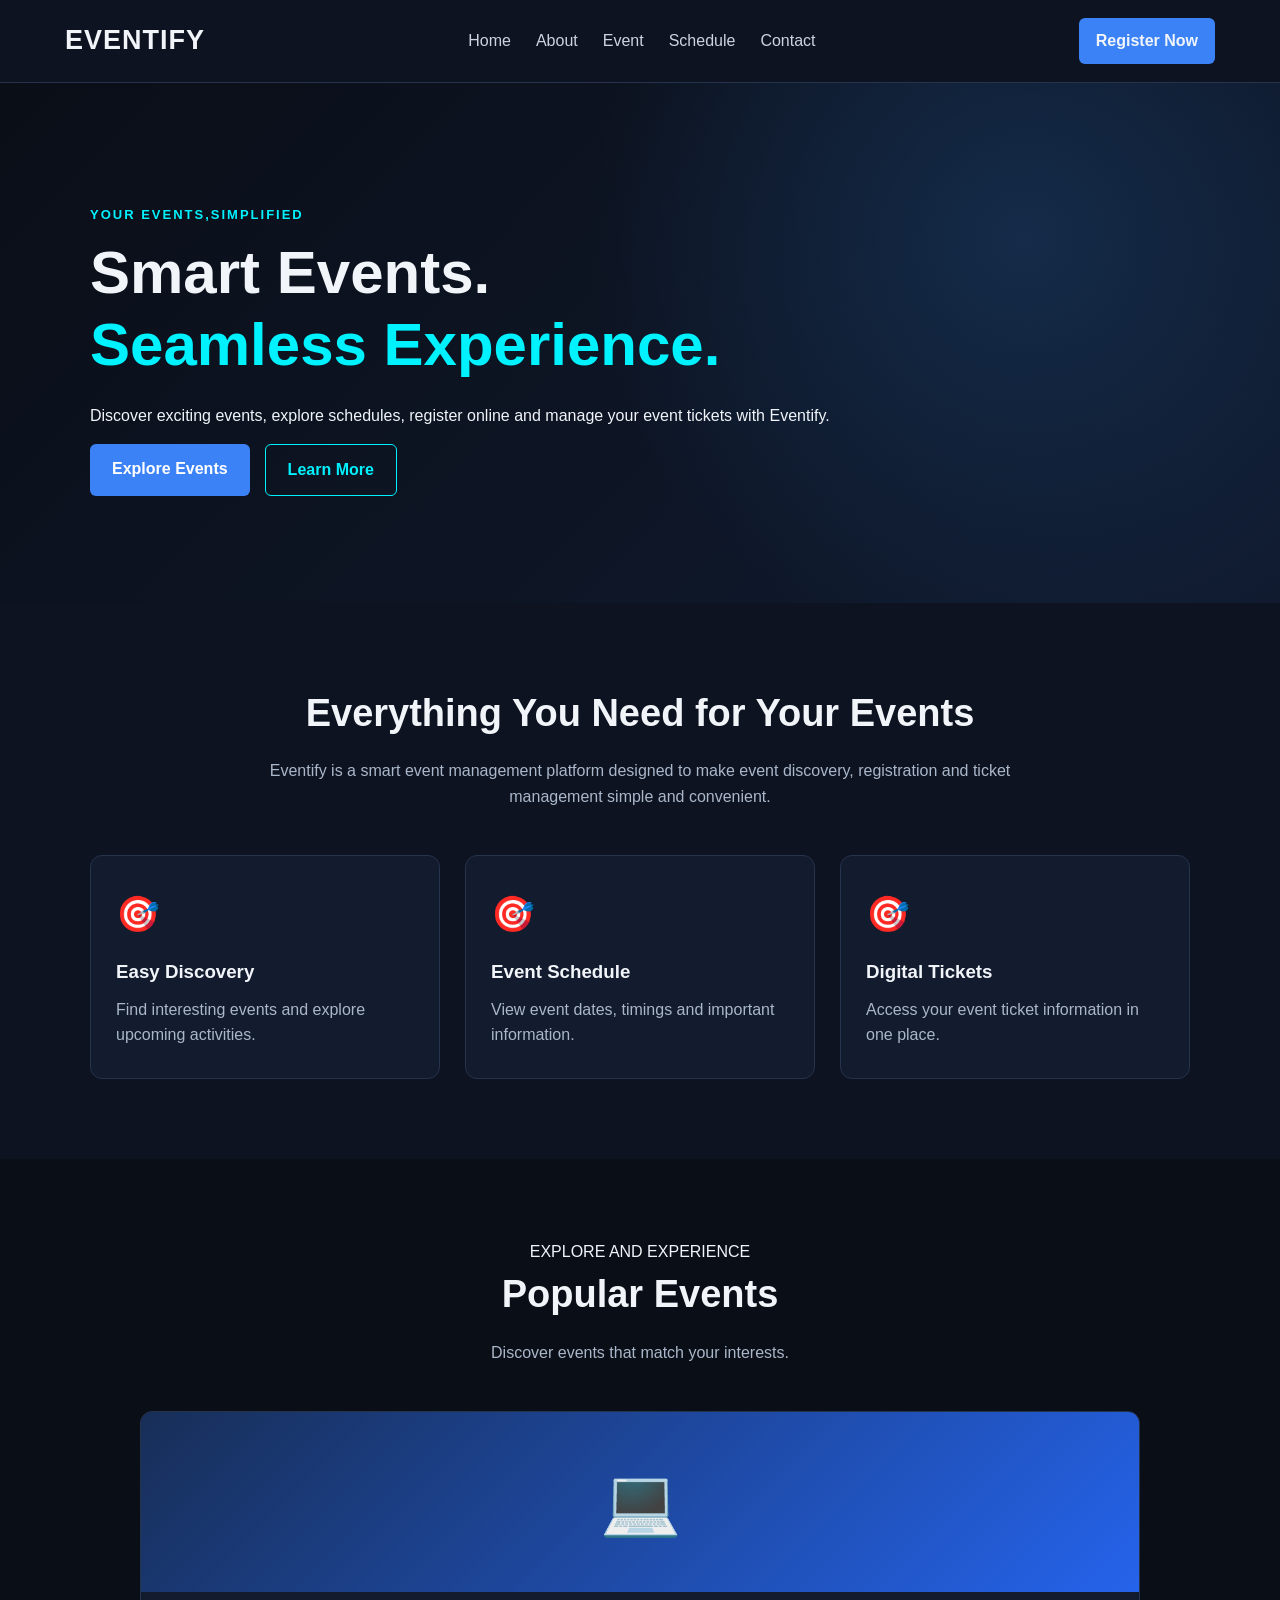
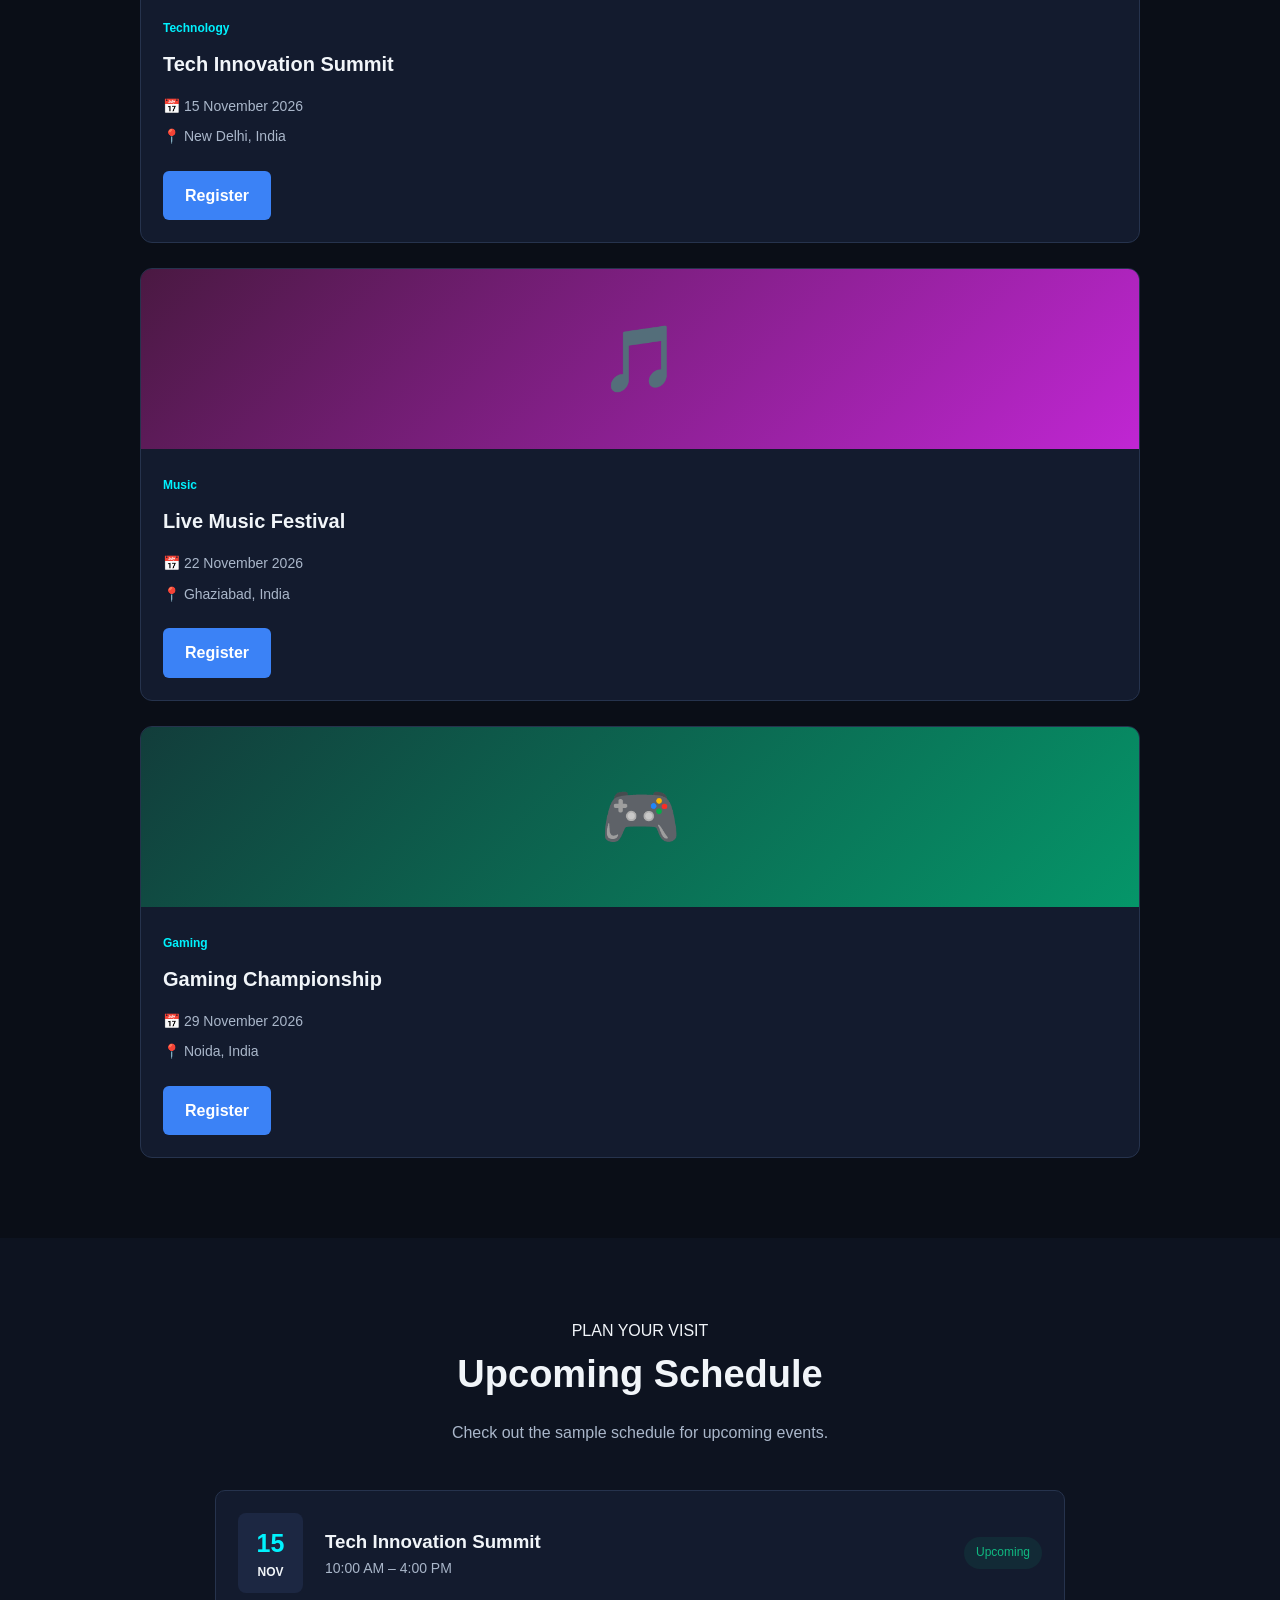
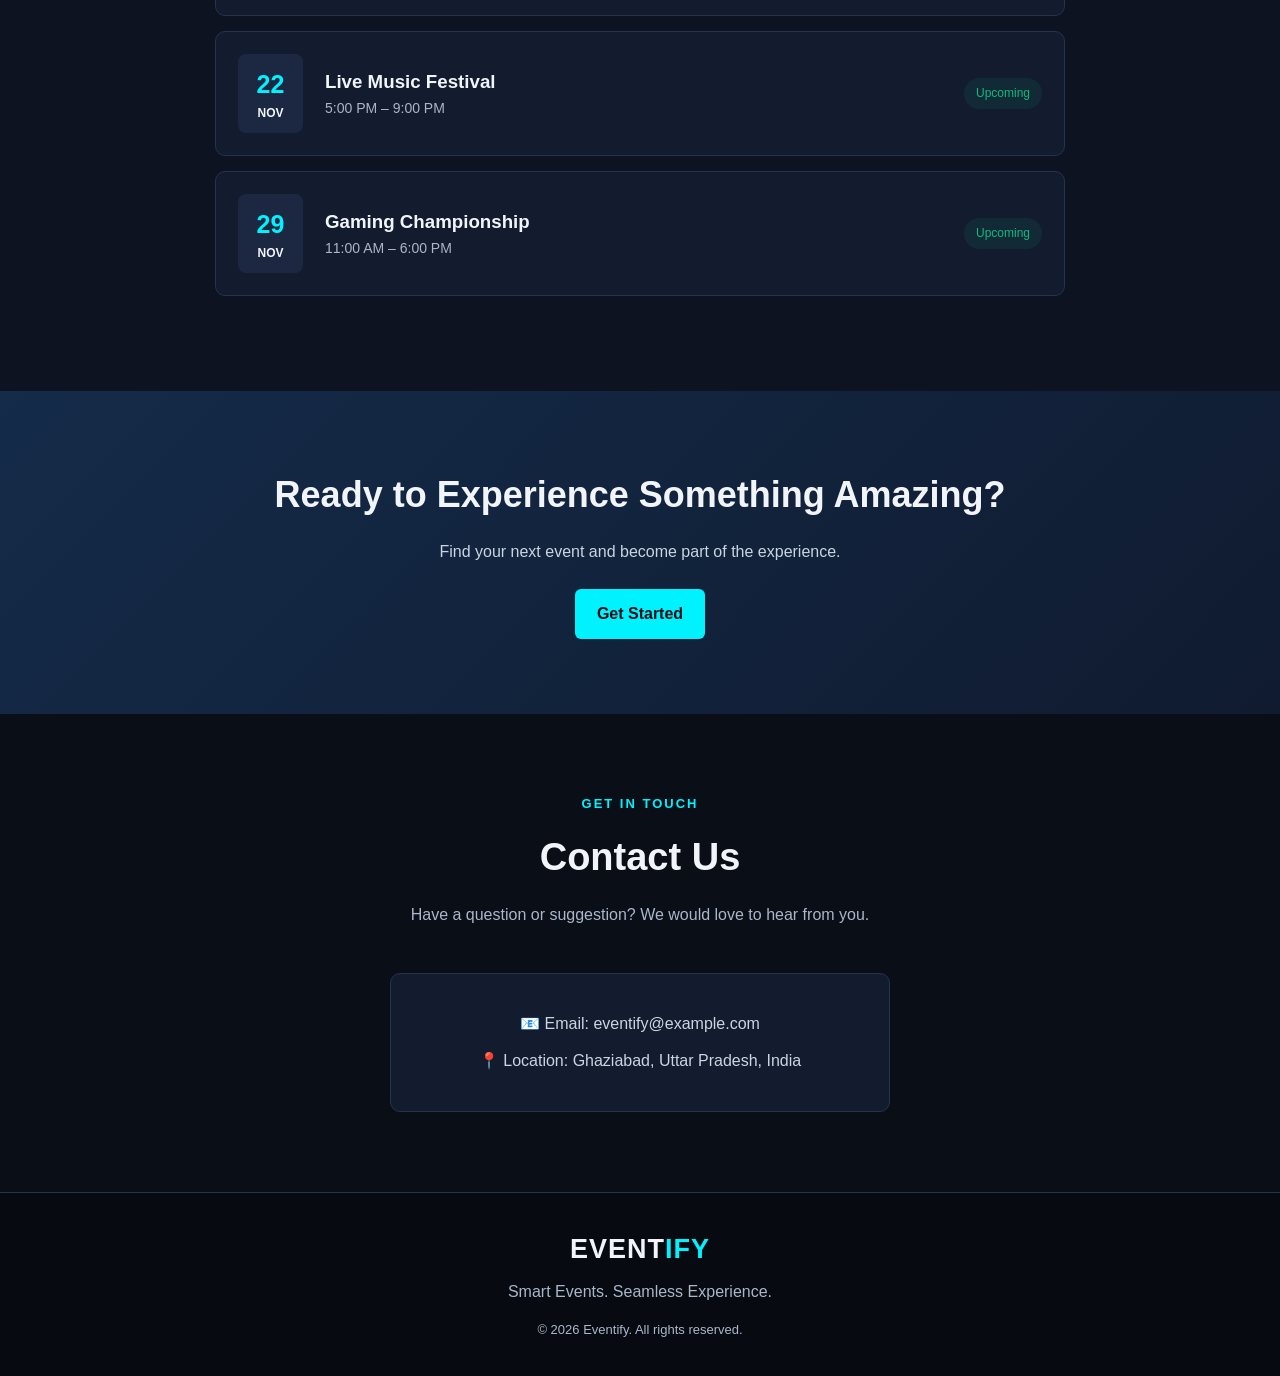
==== index.html @ 6d746e5c "final-project-codestrom2026" ====
<!DOCTYPE html>
<html lang="en">
<head>
    <meta charset="UTF-8">
    <meta name="viewport" content="width=device-width, initial-scale=1.0">
    <title>Eventify | Smart Event Management</title>
    <link rel="stylesheet" href="style.css">
</head>
<body>
    <!-- Navbar -->
     <header>
        <nav class="navbar">
            <h2 class="logo">EVENTIFY</h2>
            <ul class="nav-links">
                <li><a href="#homep">Home</a></li>
                <li><a href="#about">About</a></li>
                <li><a href="#event">Event</a></li>
                <li><a href="#schedule">Schedule</a></li>
                <li><a href="#contact">Contact</a></li>
            </ul>

            <a href="#register" class="register-btn">Register Now</a>
        </nav>
     </header>

     <!-- Home section -->
      <section class="home" id="homep">
        <div class="home-cont">
            <p class="tag">YOUR EVENTS,SIMPLIFIED</p>

            <h1>Smart Events. <br>
                <span>Seamless Experience.</span>
            </h1>

            <p>Discover exciting events, explore schedules, register online and manage your event tickets with Eventify.</p>

            <div class="home-btn">
            <a href="#event" class="btn primary-btn">Explore Events</a>
            <a href="#about" class="btn sec-btn">Learn More</a>
            </div>

        </div>
      </section>


      <!-- About Section -->
      <section class=" about section" id="about">
        <div class="section-heading">
            <h2>Everything You Need for Your Events</h2>

            <p>Eventify is a smart event management platform designed to make event discovery, registration and ticket management simple and convenient.
            </p>
        </div>

        <div class="ftr">
            <div class="ftr-card">
                <div class="ftr-icon">🎯</div>
                <h3>Easy Discovery</h3>
                <p>Find interesting events and explore upcoming activities.</p>
            </div>

            <div class="ftr-card">
                <div class="ftr-icon">🎯</div>
                <h3>Event Schedule</h3>
                <p>View event dates, timings and important information.</p>
            </div>

            <div class="ftr-card">
                <div class="ftr-icon">🎯</div>
                <h3>Digital Tickets</h3>
                <p>Access your event ticket information in one place.</p>
            </div>

        </div>
      </section>

      <!-- Event Sections -->
      <section class="events section " id="event">
        <div class="section-heading">
            <p >EXPLORE AND EXPERIENCE</p>
            <h2>Popular Events</h2>
            <p>Discover events that match your interests.</p>
        </div>

        <div class="event-container">

            <div class="event-card">
                <div class="event-image tech-image">💻</div>
                <div class="event-info">
                    <span class="event-category">Technology</span>
                    <h3>Tech Innovation Summit</h3>
                    <p>📅 15 November 2026</p>
                    <p>📍 New Delhi, India</p>
                    <a href="register.html" class="btn primary-btn">Register</a>
                </div>
            </div>

            <div class="event-card">
                <div class="event-image music-image">🎵</div>
                <div class="event-info">
                    <span class="event-category">Music</span>
                    <h3>Live Music Festival</h3>
                    <p>📅 22 November 2026</p>
                    <p>📍 Ghaziabad, India</p>
                    <a href="register.html" class="btn primary-btn">Register</a>
                </div>
            </div>

            <div class="event-card">
                <div class="event-image gaming-image">🎮</div>
                <div class="event-info">
                    <span class="event-category">Gaming</span>
                    <h3>Gaming Championship</h3>
                    <p>📅 29 November 2026</p>
                    <p>📍 Noida, India</p>
                    <a href="register.html" class="btn primary-btn">Register</a>
                </div>
            </div>

        </div>
    </section>


    <!-- Schedules -->
    <section class="schedule section" id="schedule">
        <div class="section-heading">
            <p class="tagline">PLAN YOUR VISIT</p>
            <h2>Upcoming Schedule</h2>
            <p>Check out the sample schedule for upcoming events.</p>
        </div>

        <div class="schedule-container">
            <div class="schedule-item">
                <div class="schedule-date">
                    <h3>15</h3>
                    <p>NOV</p>
                </div>
                <div class="schedule-details">
                    <h3>Tech Innovation Summit</h3>
                    <p>10:00 AM – 4:00 PM</p>
                </div>
                <span class="status">Upcoming</span>
            </div>

            <div class="schedule-item">
                <div class="schedule-date">
                    <h3>22</h3>
                    <p>NOV</p>
                </div>
                <div class="schedule-details">
                    <h3>Live Music Festival</h3>
                    <p>5:00 PM – 9:00 PM</p>
                </div>
                <span class="status">Upcoming</span>
            </div>

            <div class="schedule-item">
                <div class="schedule-date">
                    <h3>29</h3>
                    <p>NOV</p>
                </div>
                <div class="schedule-details">
                    <h3>Gaming Championship</h3>
                    <p>11:00 AM – 6:00 PM</p>
                </div>
                <span class="status">Upcoming</span>
            </div>
        </div>
    </section>


    <!-- 6. CALL TO ACTION SECTION -->
    <section class="cta ">
        <h2>Ready to Experience Something Amazing?</h2>
        <p>Find your next event and become part of the experience.</p>
        <a href="register.html" class="btn cta-btn">Get Started</a>
    </section>


    <!-- 7. CONTACT SECTION -->
    <section class="contact section" id="contact" >
        <div class="section-heading">
            <p class="tag">GET IN TOUCH</p>
            <h2>Contact Us</h2>
            <p>Have a question or suggestion? We would love to hear from you.</p>
        </div>

        <div class="contact-info">
            <p>📧 Email: eventify@example.com</p>
            <p>📍 Location: Ghaziabad, Uttar Pradesh, India</p>
        </div>
    </section>


    <!-- 8. FOOTER SECTION -->
    <footer>
        <h2 class="logo">EVENT<span>IFY</span></h2>
        <p>Smart Events. Seamless Experience.</p>
        <p class="copyright">
            &copy; 2026 Eventify. All rights reserved.
        </p>
    </footer>

      
</body>
</html>
---- style.css ----
/* Universal tags */

*{
    margin: 0;
    padding: 0;
    box-sizing: border-box; 
}

html{
    scroll-behavior: smooth;
    scroll-padding-top: 90px;
}

body {
    font-family: Arial, Helvetica, sans-serif;
    background-color: #0a0e17;
    color: #f1f5f9;
    line-height: 1.6;
}

a {
    text-decoration: none;
    color: inherit;
}

span {
    color: #00f2fe;
}

/* Navbar */
header{
    background-color: #0d1320;
    border-bottom: 1px solid #26334d;
    position: sticky;
    top: 0;
    z-index: 100;
}

.navbar {
    max-width: 1200px;
    margin: auto;
    padding: 18px 25px;
    display: flex;
    justify-content: space-between;
    align-items: center;
    gap: 20px;
}

.logo {
    font-size: 27px;
    font-weight: bold;
    letter-spacing: 1px;
}

.nav-links {
    list-style: none;
    display: flex;
    gap: 25px;
}

.nav-links a {
    color: #cbd5e1;
    transition: 0.3s;
}

.nav-links a:hover {
    color: #00f2fe;
}

.register-btn {
    background-color: #3b82f6;
    padding: 10px 17px;
    border-radius: 6px;
    font-weight: bold;
    transition: 0.3s;
}

.register-btn:hover {
    background-color: #2563eb;
}

/* Home section */
.home {
    min-height: 520px;
    padding: 100px 25px;
    display: flex;
    align-items: center;
    background:
        radial-gradient(circle at 80% 30%, #142b49 0%, transparent 40%),
        linear-gradient(135deg, #0a0e17, #101b30);
}

.home-cont {
    max-width: 1100px;
    width: 100%;
    margin: auto;
}

.tag {
    color: #00f2fe;
    font-size: 13px;
    font-weight: bold;
    letter-spacing: 2px;
    margin-bottom: 12px;
}

.home h1 {
    font-size: clamp(36px, 5vw, 60px);
    line-height: 1.2;
    margin-bottom: 22px;
}

.home-content > p:not(.tagline) {
    max-width: 600px;
    color: #b7c3d6;
    font-size: 17px;
    margin-bottom: 30px;
}
.home-btn a{
    transform: translate(0,15px);
}

.home-btn {
    display: flex;
    gap: 15px;
    flex-wrap: wrap;
}


/* Button style */
.btn {
    display: inline-block;
    padding: 12px 22px;
    border-radius: 6px;
    font-weight: bold;
    transition: 0.3s;
}

.primary-btn {
    background-color: #3b82f6;
    color: white;
}

.primary-btn:hover {
    background-color: #2563eb;
    transform: translateY(-3px);
}

.sec-btn {
    border: 1px solid #00f2fe;
    color: #00f2fe;
}

.sec-btn:hover {
    background-color: #00f2fe;
    color: #0a0e17;
}

/* call to action */
.section {
    padding: 80px 25px;
}

.section-heading {
    max-width: 750px;
    margin: 0 auto 45px;
    text-align: center;
}

.section-heading h2 {
    font-size: clamp(27px, 4vw, 38px);
    margin-bottom: 15px;
}

.section-heading > p:last-child {
    color: #aab7ca;
}

/* 6. ABOUT AND FEATURES SECTION */
.about {
    background-color: #0d1320;
}

.ftr {
    max-width: 1100px;
    margin: auto;
    display: grid;
    grid-template-columns: repeat(3, 1fr);
    gap: 25px;
}

.ftr-card {
    background-color: #131b2e;
    padding: 30px 25px;
    border: 1px solid #26334d;
    border-radius: 12px;
    transition: 0.3s;
}

.ftr-card:hover {
    transform: translateY(-6px);
    border-color: #00f2fe;
    box-shadow: 0 0 18px #00f2fe20;
}

.ftr-icon {
    font-size: 35px;
    margin-bottom: 15px;
}

.ftr-card h3 {
    margin-bottom: 10px;
}

.ftr-card p {
    color: #aab7ca;
}

/* Event sec */

.event-container {
    max-width: 1000px;
    margin: auto;
    display: grid;
    gap: 25px;
}

.event-card {
    background-color: #131b2e;
    border: 1px solid #26334d;
    border-radius: 12px;
    overflow: hidden;
    transition: 0.3s;
}

.event-card:hover {
    transform: translateY(-6px);
    border-color: #3b82f6;
    box-shadow: 0 0 20px #3b82f630;
}

.event-image {
    height: 180px;
    display: flex;
    align-items: center;
    justify-content: center;
    font-size: 65px;
}

.tech-image {
    background: linear-gradient(135deg, #172e57, #2563eb);
}

.music-image {
    background: linear-gradient(135deg, #4a1942, #c026d3);
    /* background-image: url(); */
}

.gaming-image {
    background: linear-gradient(135deg, #123d3b, #059669);
    /* background-image: url(); */
}

.event-info {
    padding: 22px;
}

.event-category {
    display: inline-block;
    color: #00f2fe;
    font-size: 12px;
    margin-bottom: 10px;
    font-weight: bold;
}

.event-info h3 {
    margin-bottom: 15px;
    font-size: 20px;
}

.event-info p {
    color: #aab7ca;
    margin-bottom: 8px;
    font-size: 14px;
}

.event-info .btn {
    margin-top: 15px;
}


/* 8. SCHEDULE SECTION */
.schedule {
    background-color: #0d1320;
}

.schedule-container {
    max-width: 850px;
    margin: auto;
}

.schedule-item {
    display: flex;
    align-items: center;
    gap: 22px;
    padding: 22px;
    margin-bottom: 15px;
    background-color: #131b2e;
    border: 1px solid #26334d;
    border-radius: 10px;
    transition: 0.3s;
}

.schedule-item:hover {
    border-color: #00f2fe;
}

.schedule-date {
    min-width: 65px;
    text-align: center;
    padding: 10px;
    background-color: #1c2742;
    border-radius: 8px;
}

.schedule-date h3 {
    font-size: 25px;
    color: #00f2fe;
}

.schedule-date p {
    font-size: 12px;
    font-weight: bold;
}

.schedule-details {
    flex: 1;
}

.schedule-details p {
    color: #aab7ca;
    font-size: 14px;
}

.status {
    color: #10b981;
    background-color: #10b98118;
    padding: 6px 12px;
    border-radius: 20px;
    font-size: 12px;
}

/* 9. CALL TO ACTION SECTION */
.cta {
    text-align: center;
    padding: 75px 25px;
    background: linear-gradient(135deg, #142b49, #101b30);
}

.cta h2 {
    font-size: clamp(26px, 4vw, 36px);
    margin-bottom: 15px;
}

.cta p {
    color: #cbd5e1;
    margin-bottom: 25px;
}

.cta-btn {
    background-color: #00f2fe;
    color: #0a0e17;
}

.cta-btn:hover {
    background-color: #3b82f6;
    color: white;
}


/* 10. CONTACT SECTION */
.contact-info {
    max-width: 500px;
    margin: auto;
    padding: 25px;
    background-color: #131b2e;
    border: 1px solid #26334d;
    border-radius: 10px;
    text-align: center;
}

.contact-info p {
    margin: 12px 0;
    color: #cbd5e1;
}


/* 11. FOOTER SECTION */
footer {
    padding: 35px 20px;
    text-align: center;
    background-color: #070a11;
    border-top: 1px solid #26334d;
}

footer .logo {
    margin-bottom: 8px;
}

footer p {
    color: #aab7ca;
}

.copyright {
    font-size: 13px;
    margin-top: 15px;
}
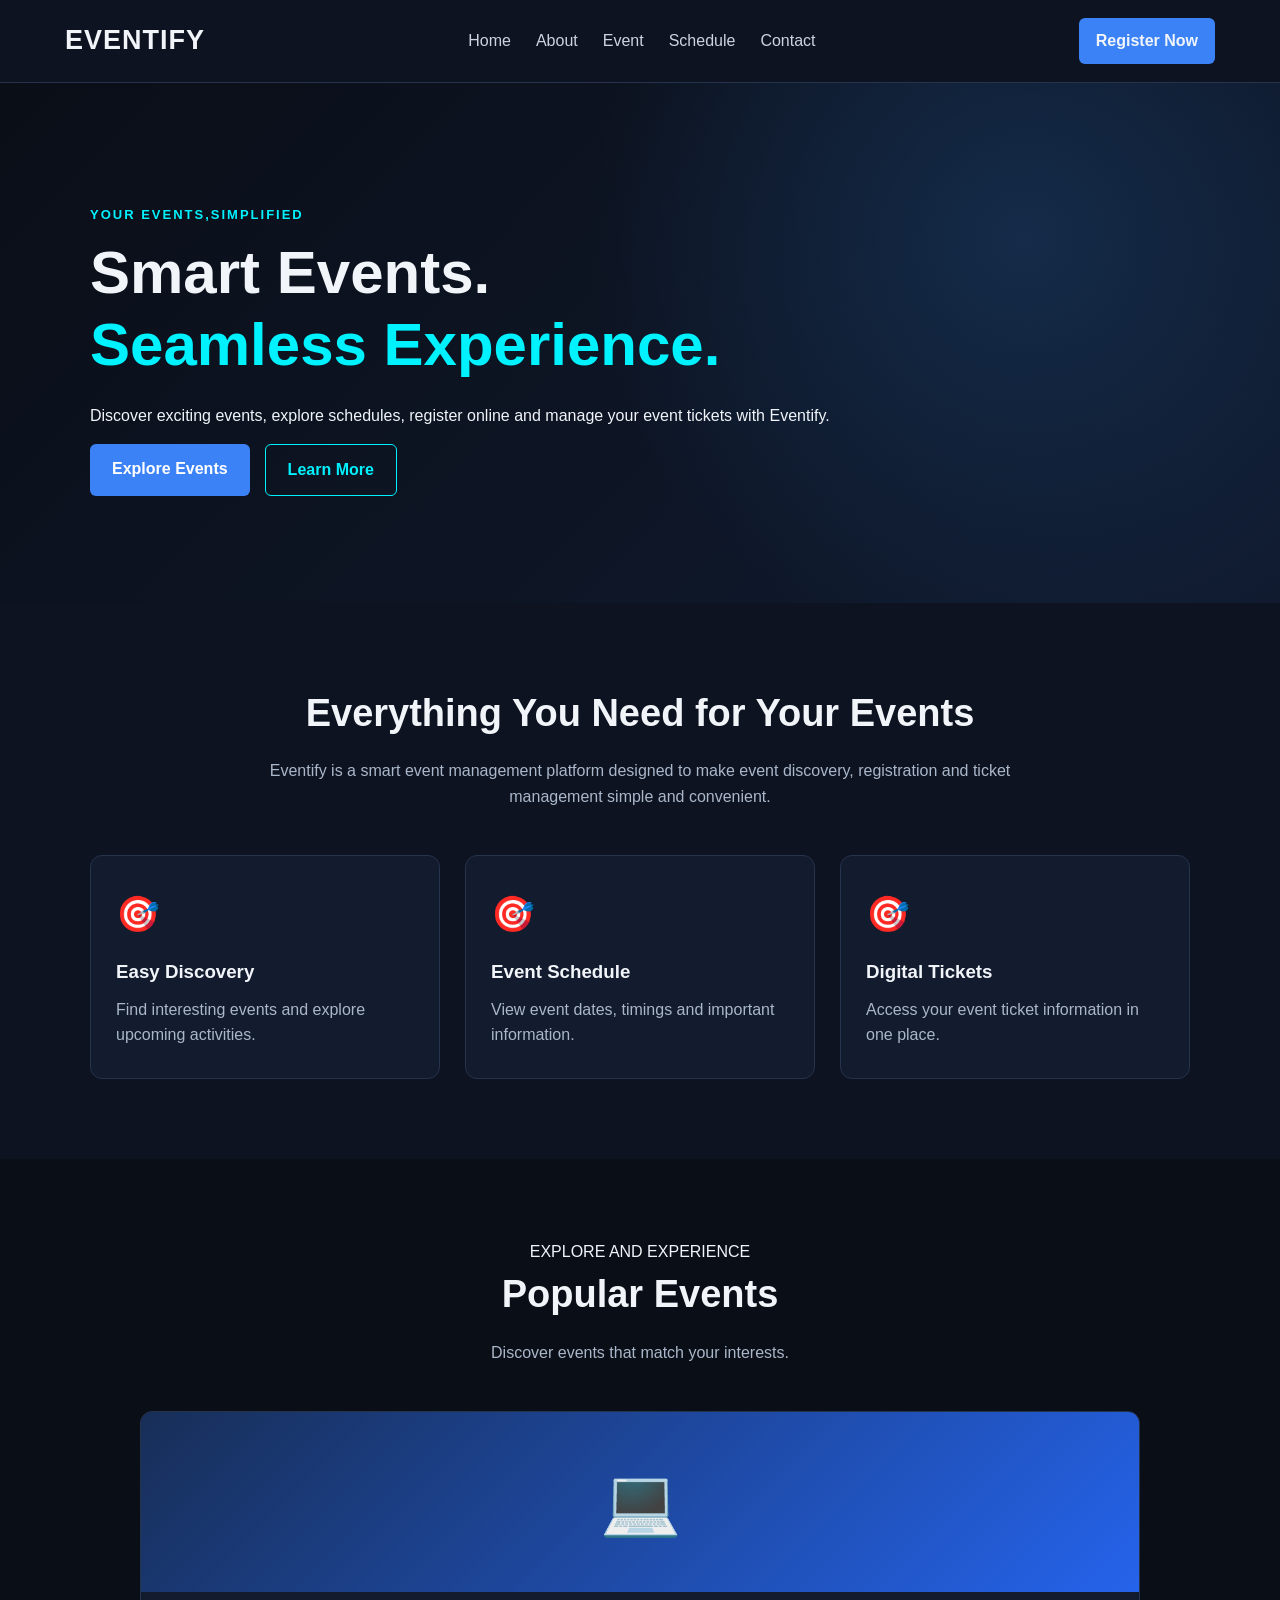
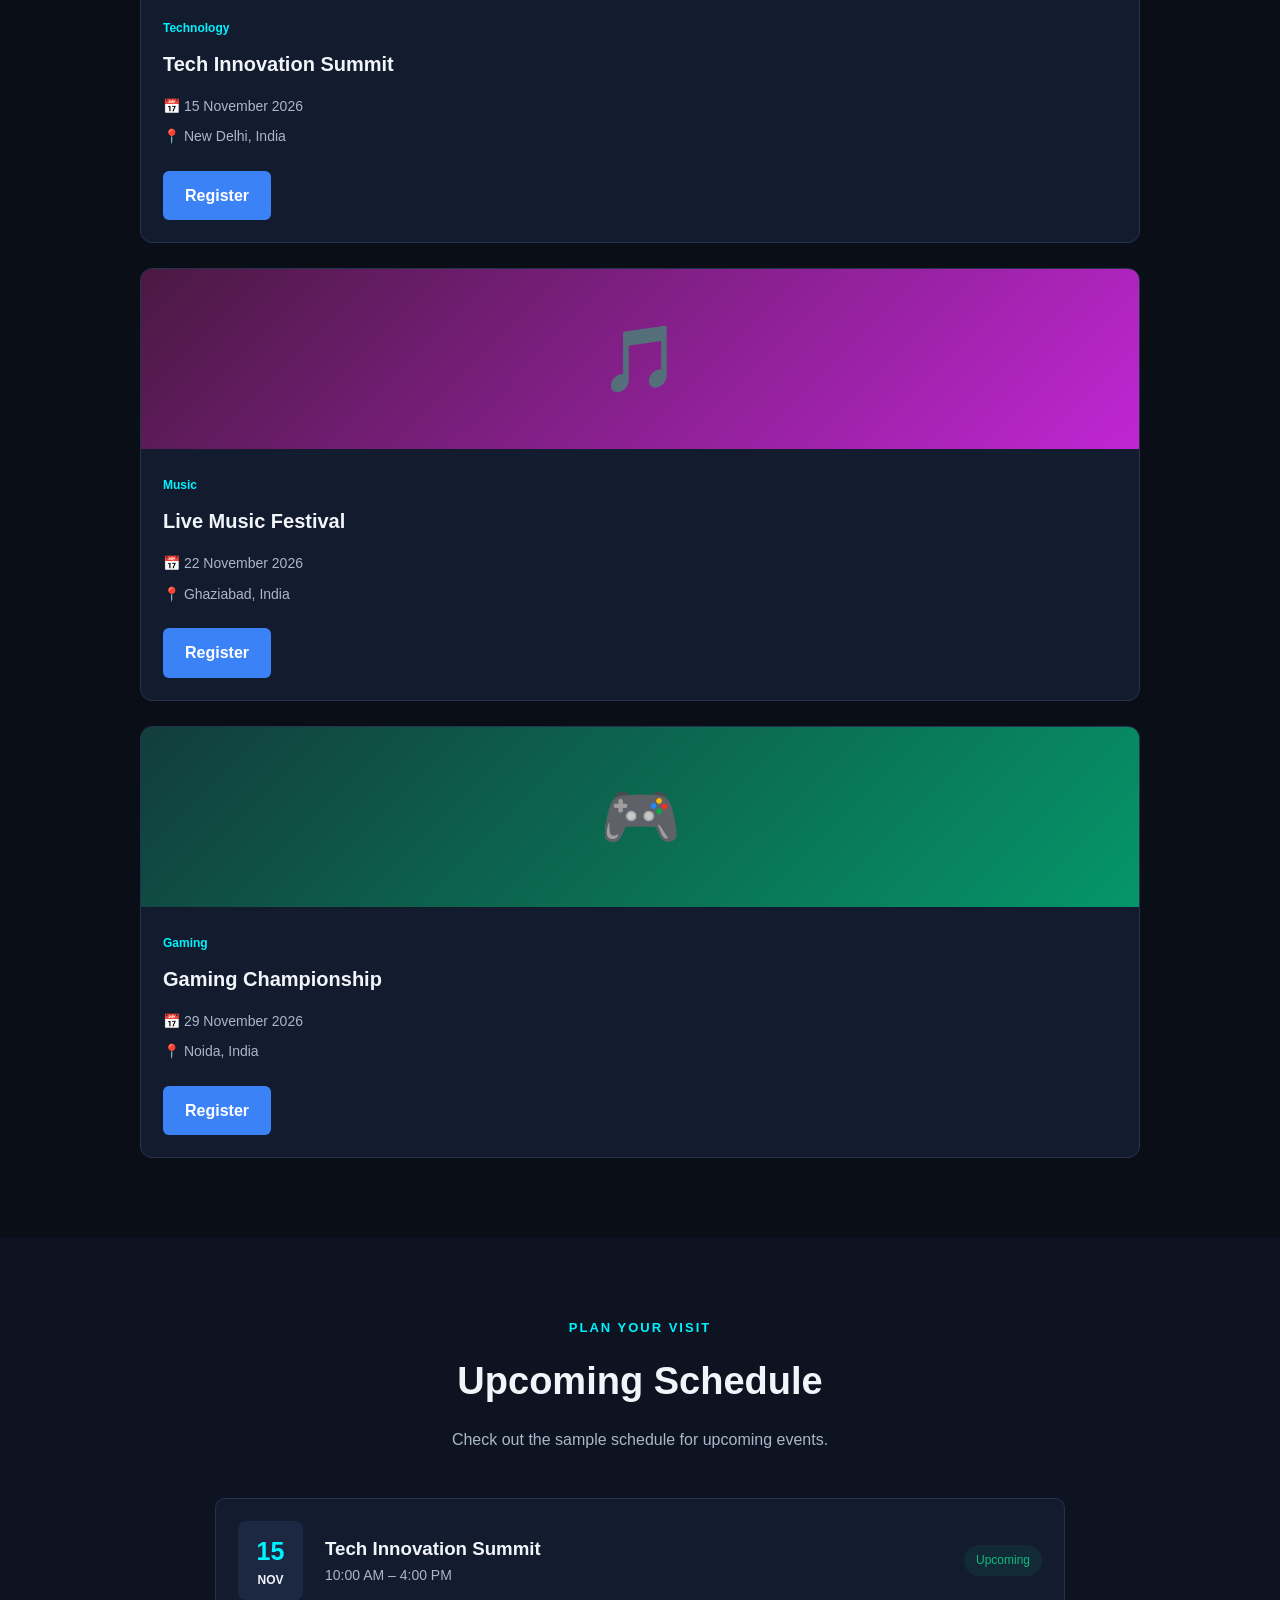
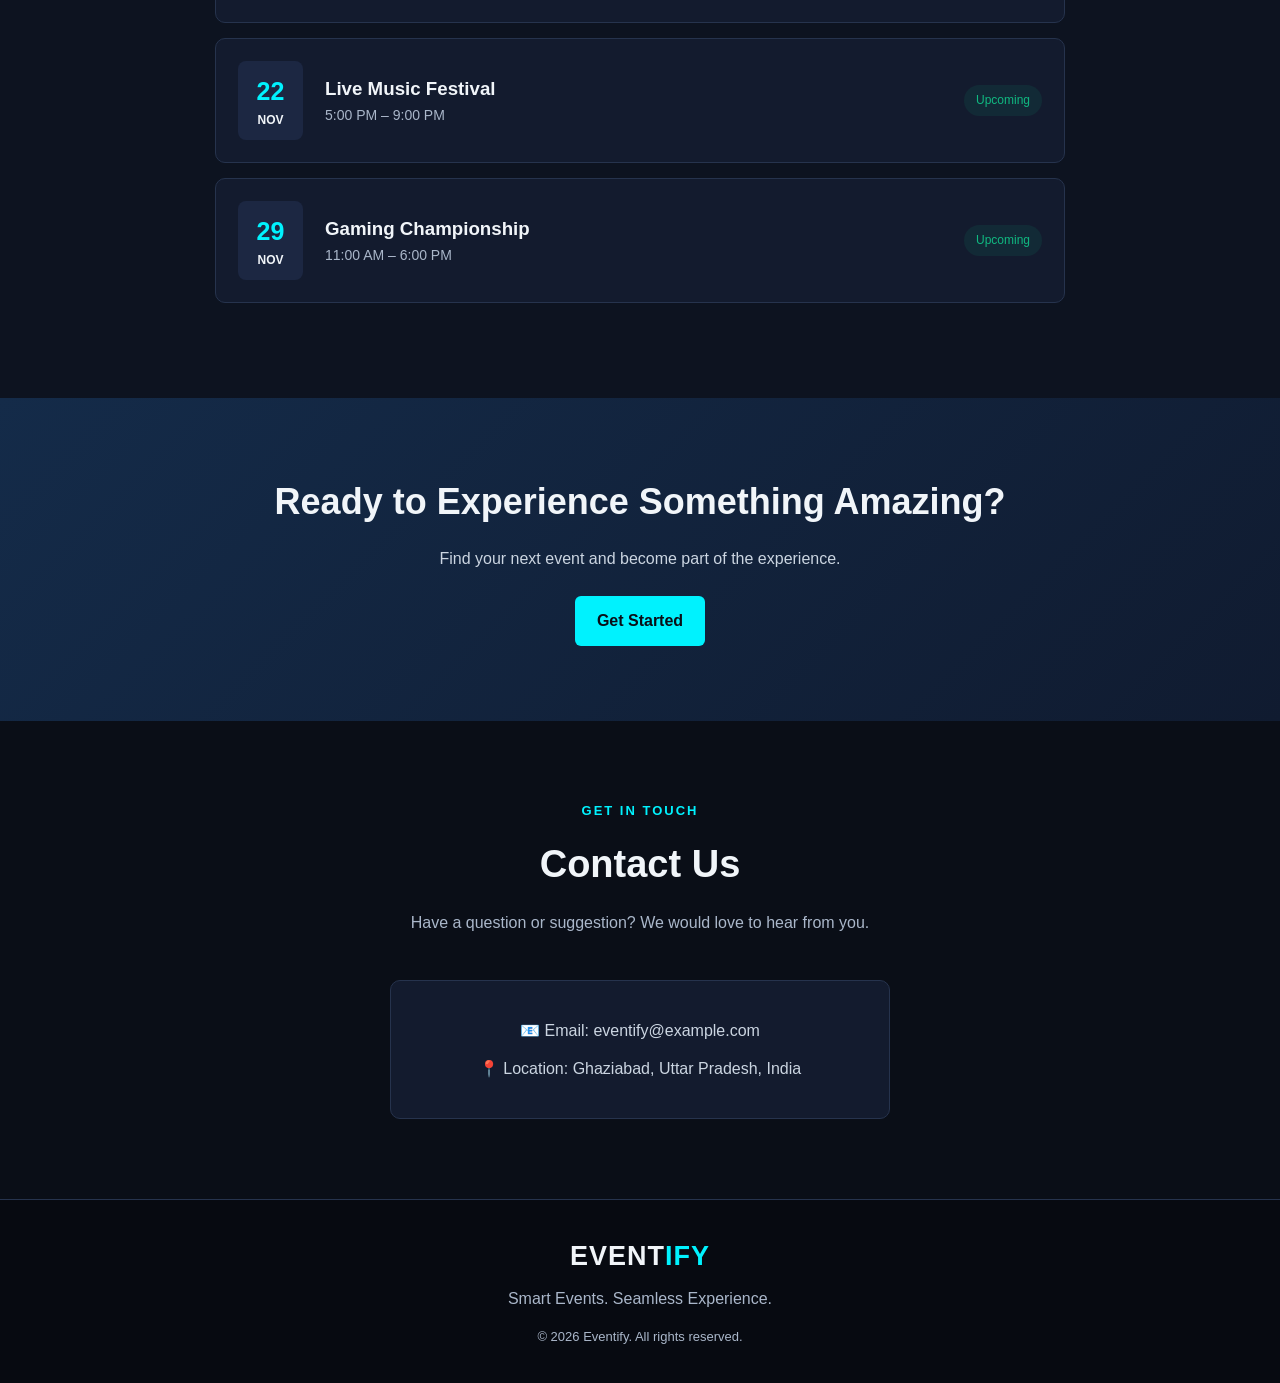
==== commit 75f51ace: "final" ====
--- a/index.html
+++ b/index.html
@@ -19,7 +19,7 @@
                 <li><a href="#contact">Contact</a></li>
             </ul>
 
-            <a href="#register" class="register-btn">Register Now</a>
+            <a href="MyprofileSignUP.html" class="register-btn">Register Now</a>
         </nav>
      </header>
 
@@ -124,7 +124,7 @@
     <!-- Schedules -->
     <section class="schedule section" id="schedule">
         <div class="section-heading">
-            <p class="tagline">PLAN YOUR VISIT</p>
+            <p class="tag">PLAN YOUR VISIT</p>
             <h2>Upcoming Schedule</h2>
             <p>Check out the sample schedule for upcoming events.</p>
         </div>
